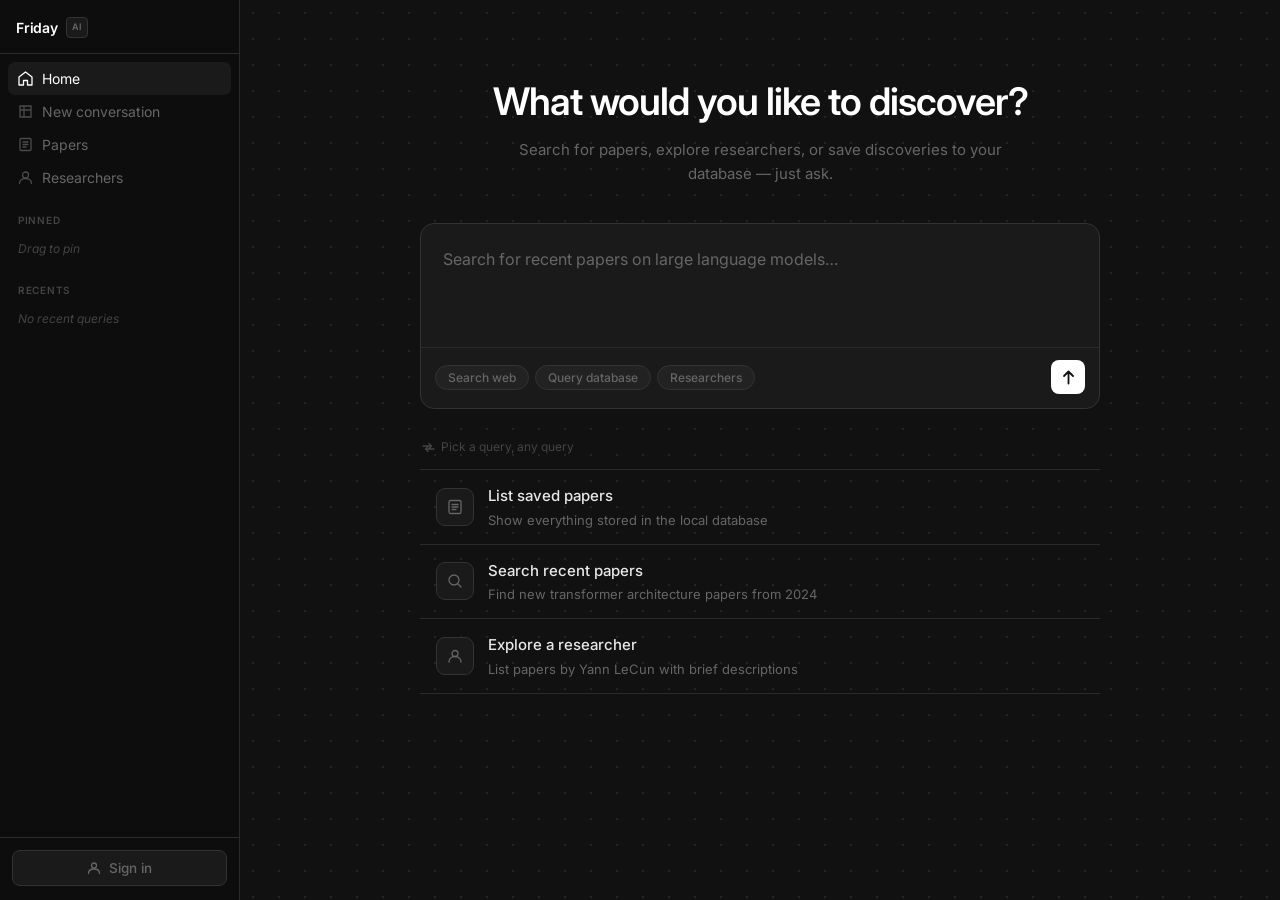
==== templates/index.html @ 9dc933e1 "Initial commit: Friday AI research assistant - ReAct agent with Groq LLM and tool use - Tools: web s" ====
<!DOCTYPE html>
<html lang="en">
<head>
  <meta charset="UTF-8" />
  <meta name="viewport" content="width=device-width, initial-scale=1.0" />
  <title>Friday — Research Assistant</title>
  <link rel="preconnect" href="https://fonts.googleapis.com" />
  <link rel="preconnect" href="https://fonts.gstatic.com" crossorigin />
  <link href="https://fonts.googleapis.com/css2?family=Inter:ital,opsz,wght@0,14..32,300;0,14..32,400;0,14..32,500;0,14..32,600;0,14..32,700;1,14..32,400&display=swap" rel="stylesheet" />
  <link rel="stylesheet" href="/static/style.css" />
</head>
<body>

<!-- ══════════════════════════════ SIDEBAR ══════════════════════════════════ -->
<aside class="sidebar">

  <div class="sidebar-brand">
    <span class="brand-name">Friday</span>
    <span class="brand-badge">AI</span>
  </div>

  <nav class="sidebar-nav">
    <button class="nav-item active" onclick="goHome()">
      <svg width="15" height="15" viewBox="0 0 15 15" fill="none"><path d="M7.5 1L1 6v8h4.5V9.5h4V14H14V6L7.5 1z" stroke="currentColor" stroke-width="1.3" stroke-linejoin="round"/></svg>
      <span>Home</span>
    </button>
    <button class="nav-item" onclick="newConversation()">
      <svg width="15" height="15" viewBox="0 0 15 15" fill="none"><path d="M2 2h11v11H2zM2 6h11M6 2v11" stroke="currentColor" stroke-width="1.3" stroke-linecap="round"/></svg>
      <span>New conversation</span>
    </button>
    <button class="nav-item" onclick="showPapers()">
      <svg width="15" height="15" viewBox="0 0 15 15" fill="none"><rect x="2" y="1.5" width="11" height="12" rx="1" stroke="currentColor" stroke-width="1.3"/><path d="M5 5h5M5 7.5h5M5 10h3" stroke="currentColor" stroke-width="1.3" stroke-linecap="round"/></svg>
      <span>Papers</span>
    </button>
    <button class="nav-item" onclick="showResearchers()">
      <svg width="15" height="15" viewBox="0 0 15 15" fill="none"><circle cx="7.5" cy="5" r="3" stroke="currentColor" stroke-width="1.3"/><path d="M1.5 13.5c0-3 2.7-5 6-5s6 2 6 5" stroke="currentColor" stroke-width="1.3" stroke-linecap="round"/></svg>
      <span>Researchers</span>
    </button>
    <a class="nav-item admin-nav" id="admin-nav-link" href="/admin" style="display:none; text-decoration:none;">
      <svg width="15" height="15" viewBox="0 0 15 15" fill="none"><rect x="1.5" y="1.5" width="12" height="12" rx="2" stroke="currentColor" stroke-width="1.3"/><path d="M5 7.5h5M7.5 5v5" stroke="currentColor" stroke-width="1.3" stroke-linecap="round"/></svg>
      <span>Admin panel</span>
    </a>
  </nav>

  <div class="sidebar-section-label">Pinned</div>
  <div class="pinned-empty">Drag to pin</div>

  <div class="sidebar-section-label">Recents</div>
  <ul class="recents-list" id="recents-list">
    <li class="recents-empty">No recent queries</li>
  </ul>

  <div class="sidebar-footer">
    <!-- shown when logged out -->
    <button class="login-btn" id="open-auth-btn" onclick="openAuth()">
      <svg width="14" height="14" viewBox="0 0 14 14" fill="none">
        <circle cx="7" cy="4.5" r="2.5" stroke="currentColor" stroke-width="1.3"/>
        <path d="M1.5 12.5c0-3 2.5-4.5 5.5-4.5s5.5 1.5 5.5 4.5" stroke="currentColor" stroke-width="1.3" stroke-linecap="round"/>
      </svg>
      Sign in
    </button>
    <!-- shown when logged in -->
    <div class="user-row" id="user-row" style="display:none">
      <div class="user-avatar" id="user-avatar">?</div>
      <div class="user-info">
        <span class="user-name" id="user-name-label"></span>
        <span class="user-sub" id="user-email-label"></span>
      </div>
      <button class="signout-btn" onclick="signOut()" title="Sign out">
        <svg width="13" height="13" viewBox="0 0 13 13" fill="none">
          <path d="M5 2H2a1 1 0 00-1 1v7a1 1 0 001 1h3M9 9.5l3-3-3-3M12 6.5H5" stroke="currentColor" stroke-width="1.3" stroke-linecap="round" stroke-linejoin="round"/>
        </svg>
      </button>
    </div>
  </div>

</aside>

<!-- ════════════════════════════ MAIN AREA ══════════════════════════════════ -->
<main class="main">

  <!-- ── HOME VIEW ────────────────────────────────────────────────────────── -->
  <div class="home-view" id="home-view">
    <div class="dot-bg"></div>

    <div class="home-inner">

      <div class="home-hero">
        <h1 class="hero-title">What would you like to discover?</h1>
      </div>
      <p class="hero-sub">Search for papers, explore researchers, or save discoveries to your database — just ask.</p>

      <!-- Input card -->
      <div class="home-card" id="home-card">
        <div class="fake-placeholder" id="fake-placeholder"></div>
        <textarea
          id="home-input"
          class="home-textarea"
          rows="3"
          onkeydown="handleHomeKey(event)"
          oninput="onHomeType()"
        ></textarea>
        <div class="card-footer">
          <div class="card-chips">
            <button class="chip" onclick="quickQuery('Search the web for recent papers on large language models')">Search web</button>
            <button class="chip" onclick="quickQuery('List all papers in the database')">Query database</button>
            <button class="chip" onclick="quickQuery('List all researchers in the database')">Researchers</button>
          </div>
          <button class="card-send-btn" id="home-send" onclick="sendFromHome()">
            <svg width="15" height="15" viewBox="0 0 15 15" fill="none">
              <path d="M7.5 1.5v12M7.5 1.5L3 6M7.5 1.5L12 6" stroke="currentColor" stroke-width="1.8" stroke-linecap="round" stroke-linejoin="round"/>
            </svg>
          </button>
        </div>
      </div>

      <!-- Suggestions -->
      <div class="suggestions">
        <p class="sugg-shuffle">
          <svg width="13" height="13" viewBox="0 0 13 13" fill="none"><path d="M1 5h8.5m0 0L7 2.5M9.5 5L7 7.5M12 8H3.5m0 0L6 5.5M3.5 8L6 10.5" stroke="currentColor" stroke-width="1.3" stroke-linecap="round" stroke-linejoin="round"/></svg>
          Pick a query, any query
        </p>
        <div class="sugg-item" onclick="quickQuery('List all papers in the database')">
          <div class="sugg-icon">
            <svg width="16" height="16" viewBox="0 0 16 16" fill="none"><rect x="2" y="1.5" width="12" height="13" rx="1.5" stroke="currentColor" stroke-width="1.3"/><path d="M5 5.5h6M5 8h6M5 10.5h4" stroke="currentColor" stroke-width="1.3" stroke-linecap="round"/></svg>
          </div>
          <div class="sugg-text">
            <strong>List saved papers</strong>
            <span>Show everything stored in the local database</span>
          </div>
        </div>
        <div class="sugg-item" onclick="quickQuery('Search for recent papers on transformer architecture published in 2024')">
          <div class="sugg-icon">
            <svg width="16" height="16" viewBox="0 0 16 16" fill="none"><circle cx="7" cy="7" r="5" stroke="currentColor" stroke-width="1.3"/><path d="M11 11l3 3" stroke="currentColor" stroke-width="1.3" stroke-linecap="round"/></svg>
          </div>
          <div class="sugg-text">
            <strong>Search recent papers</strong>
            <span>Find new transformer architecture papers from 2024</span>
          </div>
        </div>
        <div class="sugg-item" onclick="quickQuery('Find papers by Yann LeCun on deep learning and describe each one briefly')">
          <div class="sugg-icon">
            <svg width="16" height="16" viewBox="0 0 16 16" fill="none"><circle cx="8" cy="5.5" r="3" stroke="currentColor" stroke-width="1.3"/><path d="M2 14c0-3.3 2.7-5.5 6-5.5s6 2.2 6 5.5" stroke="currentColor" stroke-width="1.3" stroke-linecap="round"/></svg>
          </div>
          <div class="sugg-text">
            <strong>Explore a researcher</strong>
            <span>List papers by Yann LeCun with brief descriptions</span>
          </div>
        </div>
      </div>

    </div>
  </div>

  <!-- ── CHAT VIEW ─────────────────────────────────────────────────────────── -->
  <div class="chat-view" id="chat-view" style="display:none">

    <header class="topbar">
      <div class="topbar-left">
        <button class="ghost-btn icon-btn" onclick="goHome()" title="Back to home">
          <svg width="15" height="15" viewBox="0 0 15 15" fill="none"><path d="M9 3L5 7.5 9 12" stroke="currentColor" stroke-width="1.6" stroke-linecap="round" stroke-linejoin="round"/></svg>
        </button>
        <span class="topbar-title">Friday</span>
        <span class="status-dot" id="status-dot"></span>
      </div>
      <button class="ghost-btn" onclick="clearChat()">Clear</button>
    </header>

    <div class="messages" id="messages"></div>

    <div class="thinking-row" id="thinking-bar" style="display:none">
      <div class="thinking-dots"><span></span><span></span><span></span></div>
      <span class="thinking-label">Friday is thinking</span>
    </div>

    <div class="chat-input-wrap">
      <form class="chat-input-form" id="chat-form" onsubmit="sendMessage(event)">
        <textarea
          id="user-input"
          class="chat-input-field"
          placeholder="Ask anything…"
          rows="1"
          onkeydown="handleKey(event)"
        ></textarea>
        <button type="submit" class="chat-send-btn" id="send-btn">
          <svg width="15" height="15" viewBox="0 0 15 15" fill="none">
            <path d="M7.5 1.5v12M7.5 1.5L3 6M7.5 1.5L12 6" stroke="currentColor" stroke-width="1.8" stroke-linecap="round" stroke-linejoin="round"/>
          </svg>
        </button>
      </form>
      <p class="input-hint">Enter to send · Shift+Enter for new line</p>
    </div>

  </div>

</main>

<!-- ════════════════════════════ REASONING PANEL ════════════════════════════ -->
<div class="overlay" id="overlay" onclick="closePanel()"></div>
<aside class="panel" id="panel">
  <div class="panel-head">
    <span class="panel-title" id="panel-title">Reasoning trace</span>
    <button class="ghost-btn" onclick="closePanel()">Close</button>
  </div>
  <div class="panel-body" id="panel-body"></div>
</aside>

<!-- ══════════════════════════ AUTH MODAL ════════════════════════════════════ -->
<div class="modal-backdrop" id="modal-backdrop" onclick="closeAuth()"></div>
<div class="modal" id="auth-modal">
  <button class="modal-close" onclick="closeAuth()">
    <svg width="14" height="14" viewBox="0 0 14 14" fill="none">
      <path d="M1 1l12 12M13 1L1 13" stroke="currentColor" stroke-width="1.6" stroke-linecap="round"/>
    </svg>
  </button>

  <!-- Tabs -->
  <div class="modal-tabs">
    <button class="modal-tab active" id="tab-signin" onclick="switchTab('signin')">Sign in</button>
    <button class="modal-tab" id="tab-register" onclick="switchTab('register')">Register</button>
  </div>

  <!-- Sign in form -->
  <form id="form-signin" onsubmit="submitSignIn(event)">
    <div class="field-group">
      <label class="field-label">Email</label>
      <input class="field-input" type="email" id="signin-email" placeholder="you@example.com" required />
    </div>
    <div class="field-group">
      <label class="field-label">Password</label>
      <input class="field-input" type="password" id="signin-password" placeholder="••••••••" required />
    </div>
    <p class="form-error" id="signin-error"></p>
    <button class="form-submit" type="submit" id="signin-btn">Sign in</button>
    <p class="form-switch">No account? <span onclick="switchTab('register')">Register here</span></p>
  </form>

  <!-- Register form -->
  <form id="form-register" style="display:none" onsubmit="submitRegister(event)">
    <div class="field-group">
      <label class="field-label">Full name</label>
      <input class="field-input" type="text" id="reg-name" placeholder="Your name" required />
    </div>
    <div class="field-group">
      <label class="field-label">Email</label>
      <input class="field-input" type="email" id="reg-email" placeholder="you@example.com" required />
    </div>
    <div class="field-group">
      <label class="field-label">Password <span class="field-hint">(min. 6 characters)</span></label>
      <input class="field-input" type="password" id="reg-password" placeholder="••••••••" required />
    </div>
    <div class="field-group">
      <label class="field-label">Confirm password</label>
      <input class="field-input" type="password" id="reg-confirm" placeholder="••••••••" required />
    </div>
    <p class="form-error" id="register-error"></p>
    <button class="form-submit" type="submit" id="register-btn">Create account</button>
    <p class="form-switch">Have an account? <span onclick="switchTab('signin')">Sign in</span></p>
  </form>
</div>

<script src="/static/app.js"></script>
</body>
</html>
---- static/style.css ----
/* ── Reset ────────────────────────────────────────────────────────────────── */
*, *::before, *::after { box-sizing: border-box; margin: 0; padding: 0; }

:root {
  --bg:         #111111;
  --sidebar-bg: #0d0d0d;
  --surface:    #1a1a1a;
  --surface-2:  #222222;
  --border:     #2a2a2a;
  --border-2:   #333333;
  --white:      #ffffff;
  --text:       #e8e8e8;
  --muted:      #666666;
  --muted-2:    #444444;
  --sidebar-w:  240px;
  --radius:     10px;
  --font:       'Inter', system-ui, -apple-system, sans-serif;
}

html, body {
  height: 100%;
  font-family: var(--font);
  font-size: 15px;
  line-height: 1.65;
  color: var(--text);
  background: var(--bg);
  -webkit-font-smoothing: antialiased;
  overflow: hidden;
}

body { display: flex; }

/* ── Sidebar ──────────────────────────────────────────────────────────────── */
.sidebar {
  width: var(--sidebar-w);
  min-width: var(--sidebar-w);
  background: var(--sidebar-bg);
  border-right: 1px solid var(--border);
  display: flex;
  flex-direction: column;
  overflow-y: auto;
  overflow-x: hidden;
}

/* Brand */
.sidebar-brand {
  display: flex;
  align-items: center;
  gap: 8px;
  padding: 16px 16px 14px;
  border-bottom: 1px solid var(--border);
}

.brand-logo {
  width: 28px;
  height: 28px;
  background: var(--surface);
  border: 1px solid var(--border-2);
  border-radius: 7px;
  display: flex;
  align-items: center;
  justify-content: center;
  color: var(--white);
  flex-shrink: 0;
}

.brand-name {
  font-size: 14px;
  font-weight: 600;
  color: var(--white);
  letter-spacing: -0.2px;
}

.brand-badge {
  font-size: 9px;
  font-weight: 600;
  letter-spacing: 0.5px;
  color: var(--muted);
  background: var(--surface);
  border: 1px solid var(--border-2);
  border-radius: 4px;
  padding: 2px 5px;
}

/* Nav */
.sidebar-nav {
  padding: 8px 8px 4px;
}

.nav-item {
  width: 100%;
  display: flex;
  align-items: center;
  gap: 9px;
  padding: 8px 10px;
  border-radius: 7px;
  background: none;
  border: none;
  cursor: pointer;
  color: var(--muted);
  font-family: var(--font);
  font-size: 14px;
  font-weight: 400;
  text-align: left;
  transition: background 0.12s, color 0.12s;
}

.nav-item:hover {
  background: var(--surface);
  color: var(--text);
}

.nav-item.active {
  background: var(--surface);
  color: var(--white);
}

.nav-item svg { flex-shrink: 0; opacity: 0.7; }
.nav-item:hover svg, .nav-item.active svg { opacity: 1; }

/* Section labels */
.sidebar-section-label {
  font-size: 10px;
  font-weight: 600;
  text-transform: uppercase;
  letter-spacing: 0.7px;
  color: var(--muted-2);
  padding: 14px 18px 6px;
}

.pinned-empty {
  font-size: 12px;
  color: var(--muted-2);
  padding: 4px 18px 10px;
  font-style: italic;
}

/* Recents */
.recents-list {
  list-style: none;
  padding: 0 8px;
  flex: 1;
}

.recents-empty {
  font-size: 12px;
  color: var(--muted-2);
  padding: 4px 10px;
  font-style: italic;
}

.recents-list li:not(.recents-empty) {
  font-size: 12.5px;
  color: var(--muted);
  padding: 4px 6px 4px 10px;
  border-radius: 6px;
  cursor: pointer;
  display: flex;
  align-items: center;
  gap: 4px;
  transition: background 0.12s, color 0.12s;
}

.recents-list li:not(.recents-empty):hover {
  background: var(--surface);
  color: var(--text);
}

.recent-title {
  flex: 1;
  overflow: hidden;
  text-overflow: ellipsis;
  white-space: nowrap;
}

.recent-del {
  flex-shrink: 0;
  width: 18px;
  height: 18px;
  border-radius: 4px;
  background: none;
  border: none;
  color: transparent;
  cursor: pointer;
  font-size: 13px;
  line-height: 1;
  display: flex;
  align-items: center;
  justify-content: center;
  transition: color 0.1s, background 0.1s;
  padding: 0;
}

.recents-list li:hover .recent-del { color: var(--muted); }
.recent-del:hover { background: var(--border-2) !important; color: var(--text) !important; }

/* Footer */
.sidebar-footer {
  margin-top: auto;
  padding: 12px 12px 14px;
  border-top: 1px solid var(--border);
}

.login-btn {
  width: 100%;
  display: flex;
  align-items: center;
  justify-content: center;
  gap: 8px;
  padding: 9px 14px;
  border-radius: 8px;
  background: var(--surface);
  border: 1px solid var(--border-2);
  color: var(--muted);
  font-family: var(--font);
  font-size: 13.5px;
  font-weight: 500;
  cursor: pointer;
  transition: background 0.12s, color 0.12s, border-color 0.12s;
}

.login-btn:hover {
  background: var(--surface-2);
  color: var(--white);
  border-color: #3d3d3d;
}

/* Fake cycling placeholder */
.fake-placeholder {
  position: absolute;
  top: 22px;
  left: 22px;
  right: 22px;
  font-family: var(--font);
  font-size: 16px;
  color: var(--muted);
  pointer-events: none;
  z-index: 0;
  transition: opacity 0.5s ease;
  line-height: 1.65;
}

/* ── Main ─────────────────────────────────────────────────────────────────── */
.main {
  flex: 1;
  display: flex;
  flex-direction: column;
  overflow: hidden;
  position: relative;
}

/* ── Home view ────────────────────────────────────────────────────────────── */
.home-view {
  flex: 1;
  display: flex;
  flex-direction: column;
  overflow-y: auto;
  position: relative;
}

/* Dot grid background */
.dot-bg {
  position: fixed;
  inset: 0 0 0 var(--sidebar-w);
  background-color: var(--bg);
  background-image: radial-gradient(circle, #252525 1px, transparent 1px);
  background-size: 26px 26px;
  pointer-events: none;
  z-index: 0;
}

.home-inner {
  position: relative;
  z-index: 1;
  display: flex;
  flex-direction: column;
  align-items: center;
  padding: 80px 40px 60px;
  max-width: 760px;
  margin: 0 auto;
  width: 100%;
}

/* Hero */
.home-hero {
  display: flex;
  align-items: center;
  gap: 14px;
  margin-bottom: 14px;
}

.hero-icon {
  color: var(--white);
  flex-shrink: 0;
  opacity: 0.9;
}

.hero-title {
  font-size: 38px;
  font-weight: 600;
  letter-spacing: -1px;
  color: var(--white);
  line-height: 1.15;
}

.hero-sub {
  font-size: 15px;
  color: var(--muted);
  margin-bottom: 36px;
  text-align: center;
  max-width: 540px;
  line-height: 1.65;
}

/* Home input card */
.home-card {
  width: 100%;
  background: var(--surface);
  border: 1px solid var(--border-2);
  border-radius: 14px;
  overflow: hidden;
  margin-bottom: 28px;
  position: relative;
  transition: border-color 0.15s, box-shadow 0.15s;
}

.home-card:focus-within {
  border-color: #3d3d3d;
  box-shadow: 0 0 0 3px rgba(255,255,255,0.04);
}

.home-textarea {
  width: 100%;
  background: transparent;
  border: none;
  outline: none;
  resize: none;
  font-family: var(--font);
  font-size: 16px;
  color: var(--text);
  padding: 22px 22px 14px;
  line-height: 1.65;
  min-height: 100px;
  position: relative;
  z-index: 1;
}

.card-footer {
  display: flex;
  align-items: center;
  justify-content: space-between;
  padding: 12px 14px 14px;
  border-top: 1px solid var(--border);
}

.card-chips {
  display: flex;
  gap: 6px;
  flex-wrap: wrap;
}

.chip {
  font-family: var(--font);
  font-size: 12px;
  font-weight: 500;
  color: var(--muted);
  background: var(--surface-2);
  border: 1px solid var(--border-2);
  border-radius: 99px;
  padding: 4px 12px;
  cursor: pointer;
  transition: background 0.12s, color 0.12s, border-color 0.12s;
  display: flex;
  align-items: center;
  gap: 4px;
}

.chip:hover {
  background: var(--border);
  color: var(--text);
  border-color: #3d3d3d;
}

.card-send-btn {
  width: 34px;
  height: 34px;
  border-radius: 8px;
  background: var(--white);
  border: none;
  cursor: pointer;
  display: flex;
  align-items: center;
  justify-content: center;
  color: #111;
  flex-shrink: 0;
  transition: opacity 0.12s;
}

.card-send-btn:hover { opacity: 0.8; }

/* Suggestions */
.suggestions {
  width: 100%;
  display: flex;
  flex-direction: column;
  gap: 0;
}

.sugg-shuffle {
  display: flex;
  align-items: center;
  gap: 6px;
  font-size: 12px;
  color: var(--muted-2);
  margin-bottom: 12px;
  padding: 0 2px;
}

.sugg-item {
  display: flex;
  align-items: center;
  gap: 14px;
  padding: 14px 16px;
  border-top: 1px solid var(--border);
  cursor: pointer;
  border-radius: 0;
  transition: background 0.12s;
}

.sugg-item:last-child { border-bottom: 1px solid var(--border); }
.sugg-item:hover { background: rgba(255,255,255,0.03); }

.sugg-icon {
  width: 38px;
  height: 38px;
  background: var(--surface);
  border: 1px solid var(--border-2);
  border-radius: 9px;
  display: flex;
  align-items: center;
  justify-content: center;
  color: var(--muted);
  flex-shrink: 0;
}

.sugg-text {
  display: flex;
  flex-direction: column;
  gap: 2px;
}

.sugg-text strong {
  font-size: 15px;
  font-weight: 500;
  color: var(--text);
}

.sugg-text span {
  font-size: 13px;
  color: var(--muted);
  line-height: 1.45;
}

/* ── Chat view ────────────────────────────────────────────────────────────── */
.chat-view {
  flex: 1;
  display: flex;
  flex-direction: column;
  overflow: hidden;
  background: var(--bg);
}

/* Topbar */
.topbar {
  height: 50px;
  padding: 0 20px;
  display: flex;
  align-items: center;
  justify-content: space-between;
  border-bottom: 1px solid var(--border);
  background: var(--sidebar-bg);
  flex-shrink: 0;
}

.topbar-left {
  display: flex;
  align-items: center;
  gap: 8px;
}

.topbar-title {
  font-size: 14px;
  font-weight: 600;
  color: var(--white);
  letter-spacing: -0.2px;
}

.status-dot {
  width: 6px;
  height: 6px;
  border-radius: 50%;
  background: var(--border-2);
  transition: background 0.3s;
}

.status-dot.active  { background: #4ade80; }
.status-dot.working { background: #facc15; animation: pulse 1s infinite; }

@keyframes pulse {
  0%, 100% { opacity: 1; }
  50%       { opacity: 0.35; }
}

.ghost-btn {
  font-family: var(--font);
  font-size: 12.5px;
  font-weight: 500;
  color: var(--muted);
  background: none;
  border: none;
  cursor: pointer;
  padding: 5px 9px;
  border-radius: 6px;
  display: flex;
  align-items: center;
  gap: 5px;
  transition: background 0.12s, color 0.12s;
}

.ghost-btn:hover { background: var(--surface); color: var(--text); }
.icon-btn { padding: 6px; }

/* Messages */
.messages {
  flex: 1;
  overflow-y: auto;
  padding: 0;
  display: flex;
  flex-direction: column;
}

.msg {
  display: flex;
  flex-direction: column;
  gap: 6px;
  padding: 20px 32px;
  border-bottom: 1px solid var(--border);
  animation: fadein 0.15s ease;
}

@keyframes fadein {
  from { opacity: 0; transform: translateY(5px); }
  to   { opacity: 1; transform: translateY(0); }
}

.msg.user { background: rgba(255,255,255,0.02); }
.msg.ai   { background: transparent; }

.msg-speaker {
  font-size: 11.5px;
  font-weight: 600;
  letter-spacing: 0.1px;
  color: var(--muted);
  text-transform: uppercase;
  letter-spacing: 0.5px;
}

.msg.user .msg-speaker { color: #555; }

.msg-body {
  font-size: 15.5px;
  line-height: 1.8;
  color: var(--text);
  max-width: 740px;
}

.msg-body p { margin-bottom: 5px; }
.msg-body p:last-child { margin-bottom: 0; }
.msg-body strong { color: var(--white); font-weight: 600; }
.msg-body code {
  font-family: 'JetBrains Mono', monospace;
  font-size: 12.5px;
  background: var(--surface);
  border: 1px solid var(--border-2);
  padding: 1px 5px;
  border-radius: 4px;
}

.msg.error .msg-body { color: #f87171; }

.reasoning-link {
  margin-top: 8px;
  display: inline-flex;
  align-items: center;
  gap: 5px;
  font-size: 12px;
  color: var(--muted-2);
  cursor: pointer;
  background: none;
  border: none;
  font-family: var(--font);
  padding: 0;
  transition: color 0.12s;
}

.reasoning-link:hover { color: var(--muted); }

/* Thinking */
.thinking-row {
  padding: 14px 32px;
  display: flex;
  align-items: center;
  gap: 10px;
  border-bottom: 1px solid var(--border);
}

.thinking-dots {
  display: flex;
  gap: 4px;
}

.thinking-dots span {
  width: 5px;
  height: 5px;
  border-radius: 50%;
  background: var(--muted-2);
  animation: blink 1.2s infinite;
}

.thinking-dots span:nth-child(2) { animation-delay: 0.2s; }
.thinking-dots span:nth-child(3) { animation-delay: 0.4s; }

@keyframes blink {
  0%, 80%, 100% { opacity: 0.2; transform: scale(0.85); }
  40%            { opacity: 1;   transform: scale(1); }
}

.thinking-label {
  font-size: 12px;
  color: var(--muted-2);
  font-style: italic;
}

/* Chat input */
.chat-input-wrap {
  padding: 14px 32px 18px;
  border-top: 1px solid var(--border);
  background: var(--sidebar-bg);
  flex-shrink: 0;
}

.chat-input-form {
  display: flex;
  align-items: flex-end;
  gap: 8px;
  background: var(--surface);
  border: 1px solid var(--border-2);
  border-radius: 10px;
  padding: 9px 10px 9px 14px;
  transition: border-color 0.15s;
}

.chat-input-form:focus-within {
  border-color: #3d3d3d;
}

.chat-input-field {
  flex: 1;
  font-family: var(--font);
  font-size: 14px;
  color: var(--text);
  background: transparent;
  border: none;
  outline: none;
  resize: none;
  max-height: 160px;
  overflow-y: auto;
  line-height: 1.6;
}

.chat-input-field::placeholder { color: var(--muted); }

.chat-send-btn {
  width: 30px;
  height: 30px;
  border-radius: 7px;
  background: var(--white);
  border: none;
  cursor: pointer;
  display: flex;
  align-items: center;
  justify-content: center;
  color: #111;
  flex-shrink: 0;
  transition: opacity 0.12s;
}

.chat-send-btn:hover   { opacity: 0.8; }
.chat-send-btn:disabled { opacity: 0.2; cursor: not-allowed; }

.input-hint {
  margin-top: 7px;
  font-size: 11px;
  color: var(--muted-2);
  text-align: center;
}

/* ── Reasoning panel ──────────────────────────────────────────────────────── */
.overlay {
  display: none;
  position: fixed;
  inset: 0;
  background: rgba(0,0,0,0.5);
  z-index: 20;
}

.panel {
  position: fixed;
  top: 0;
  right: -560px;
  width: 520px;
  height: 100vh;
  background: var(--sidebar-bg);
  border-left: 1px solid var(--border);
  z-index: 21;
  display: flex;
  flex-direction: column;
  transition: right 0.24s cubic-bezier(0.22, 1, 0.36, 1);
}

.panel.open { right: 0; }
.overlay.open { display: block; }

.panel-head {
  height: 50px;
  padding: 0 20px;
  display: flex;
  align-items: center;
  justify-content: space-between;
  border-bottom: 1px solid var(--border);
  flex-shrink: 0;
}

.panel-title {
  font-size: 13px;
  font-weight: 600;
  color: var(--text);
}

.panel-body {
  flex: 1;
  overflow-y: auto;
  padding: 20px;
  font-family: 'JetBrains Mono', monospace;
  font-size: 11.5px;
  line-height: 1.8;
  color: var(--muted);
  white-space: pre-wrap;
  word-break: break-word;
}

/* DB panel entries (Papers / Researchers) */
.db-entry {
  padding: 14px 0;
  border-bottom: 1px solid var(--border);
}
.db-entry:last-child { border-bottom: none; }
.db-entry-title {
  font-size: 13.5px;
  font-weight: 600;
  color: var(--white);
  margin-bottom: 3px;
}
.db-entry-meta {
  font-size: 12px;
  color: var(--muted);
}
.db-entry-url {
  font-size: 11.5px;
  color: var(--muted-2);
  word-break: break-all;
  margin-top: 2px;
}

/* ── User row (logged-in state) ───────────────────────────────────────────── */
.user-row {
  display: flex;
  align-items: center;
  gap: 9px;
  padding: 6px 6px;
  border-radius: 8px;
}

.user-avatar {
  width: 30px;
  height: 30px;
  border-radius: 50%;
  background: var(--surface-2);
  border: 1px solid var(--border-2);
  display: flex;
  align-items: center;
  justify-content: center;
  font-size: 13px;
  font-weight: 600;
  color: var(--white);
  flex-shrink: 0;
  text-transform: uppercase;
}

.user-info {
  flex: 1;
  display: flex;
  flex-direction: column;
  overflow: hidden;
}

.user-name {
  font-size: 13px;
  font-weight: 500;
  color: var(--text);
  white-space: nowrap;
  overflow: hidden;
  text-overflow: ellipsis;
}

.user-sub {
  font-size: 11px;
  color: var(--muted);
  white-space: nowrap;
  overflow: hidden;
  text-overflow: ellipsis;
}

.signout-btn {
  background: none;
  border: none;
  color: var(--muted-2);
  cursor: pointer;
  padding: 4px;
  border-radius: 5px;
  display: flex;
  align-items: center;
  transition: color 0.12s, background 0.12s;
  flex-shrink: 0;
}

.signout-btn:hover { color: var(--text); background: var(--surface); }

/* ── Auth modal ───────────────────────────────────────────────────────────── */
.modal-backdrop {
  display: none;
  position: fixed;
  inset: 0;
  background: rgba(0, 0, 0, 0.65);
  backdrop-filter: blur(4px);
  z-index: 30;
}

.modal-backdrop.open { display: block; }

.modal {
  display: none;
  position: fixed;
  top: 50%;
  left: 50%;
  transform: translate(-50%, -48%);
  width: 400px;
  background: #161616;
  border: 1px solid var(--border-2);
  border-radius: 16px;
  padding: 32px;
  z-index: 31;
  box-shadow: 0 24px 60px rgba(0,0,0,0.6);
  animation: modal-in 0.2s cubic-bezier(0.22, 1, 0.36, 1);
}

.modal.open {
  display: block;
}

@keyframes modal-in {
  from { opacity: 0; transform: translate(-50%, -46%); }
  to   { opacity: 1; transform: translate(-50%, -48%); }
}

.modal-close {
  position: absolute;
  top: 16px;
  right: 16px;
  background: none;
  border: none;
  color: var(--muted);
  cursor: pointer;
  padding: 6px;
  border-radius: 6px;
  display: flex;
  align-items: center;
  transition: color 0.12s, background 0.12s;
}

.modal-close:hover { color: var(--text); background: var(--surface); }

/* Tabs */
.modal-tabs {
  display: flex;
  gap: 4px;
  margin-bottom: 28px;
  background: var(--surface);
  border-radius: 9px;
  padding: 3px;
}

.modal-tab {
  flex: 1;
  font-family: var(--font);
  font-size: 13.5px;
  font-weight: 500;
  color: var(--muted);
  background: none;
  border: none;
  cursor: pointer;
  padding: 8px 0;
  border-radius: 7px;
  transition: background 0.15s, color 0.15s;
}

.modal-tab.active {
  background: var(--surface-2);
  color: var(--white);
}

/* Fields */
.field-group {
  display: flex;
  flex-direction: column;
  gap: 6px;
  margin-bottom: 16px;
}

.field-label {
  font-size: 12.5px;
  font-weight: 500;
  color: var(--muted);
  display: flex;
  align-items: center;
  gap: 6px;
}

.field-hint {
  font-size: 11px;
  font-weight: 400;
  color: var(--muted-2);
}

.field-input {
  font-family: var(--font);
  font-size: 14.5px;
  color: var(--text);
  background: var(--surface);
  border: 1px solid var(--border-2);
  border-radius: 8px;
  padding: 10px 14px;
  outline: none;
  transition: border-color 0.15s;
}

.field-input::placeholder { color: var(--muted-2); }
.field-input:focus { border-color: #4a4a4a; }

/* Error */
.form-error {
  font-size: 12.5px;
  color: #f87171;
  min-height: 18px;
  margin-bottom: 4px;
}

/* Submit button */
.form-submit {
  width: 100%;
  font-family: var(--font);
  font-size: 14px;
  font-weight: 600;
  color: #111;
  background: var(--white);
  border: none;
  border-radius: 9px;
  padding: 11px;
  cursor: pointer;
  margin-top: 4px;
  transition: opacity 0.15s;
}

.form-submit:hover    { opacity: 0.88; }
.form-submit:disabled { opacity: 0.35; cursor: not-allowed; }

/* Switch link */
.form-switch {
  font-size: 12.5px;
  color: var(--muted);
  text-align: center;
  margin-top: 14px;
}

.form-switch span {
  color: var(--text);
  cursor: pointer;
  text-decoration: underline;
  text-underline-offset: 2px;
}

/* ── Scrollbar ────────────────────────────────────────────────────────────── */
::-webkit-scrollbar { width: 4px; }
::-webkit-scrollbar-track { background: transparent; }
::-webkit-scrollbar-thumb { background: var(--border-2); border-radius: 99px; }
::-webkit-scrollbar-thumb:hover { background: #444; }
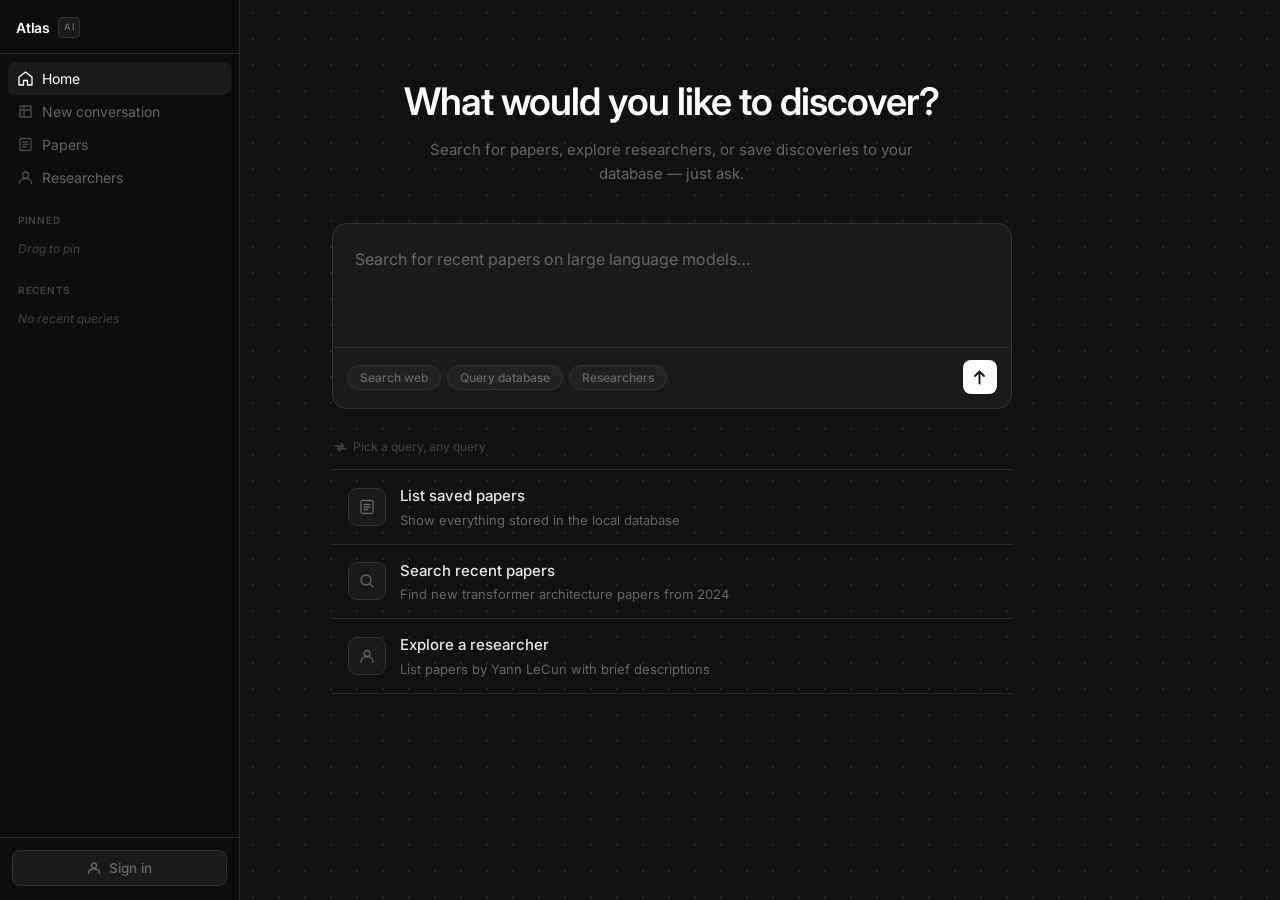
==== commit 003fc05a: "Rename Friday to Atlas and add copyright footer Co-Authored-By: Claude Sonnet 4.6 <noreply@anthropic" ====
--- a/templates/index.html
+++ b/templates/index.html
@@ -3,7 +3,7 @@
 <head>
   <meta charset="UTF-8" />
   <meta name="viewport" content="width=device-width, initial-scale=1.0" />
-  <title>Friday — Research Assistant</title>
+  <title>Atlas — Research Assistant</title>
   <link rel="preconnect" href="https://fonts.googleapis.com" />
   <link rel="preconnect" href="https://fonts.gstatic.com" crossorigin />
   <link href="https://fonts.googleapis.com/css2?family=Inter:ital,opsz,wght@0,14..32,300;0,14..32,400;0,14..32,500;0,14..32,600;0,14..32,700;1,14..32,400&display=swap" rel="stylesheet" />
@@ -15,7 +15,7 @@
 <aside class="sidebar">
 
   <div class="sidebar-brand">
-    <span class="brand-name">Friday</span>
+    <span class="brand-name">Atlas</span>
     <span class="brand-badge">AI</span>
   </div>
 
@@ -160,7 +160,7 @@
         <button class="ghost-btn icon-btn" onclick="goHome()" title="Back to home">
           <svg width="15" height="15" viewBox="0 0 15 15" fill="none"><path d="M9 3L5 7.5 9 12" stroke="currentColor" stroke-width="1.6" stroke-linecap="round" stroke-linejoin="round"/></svg>
         </button>
-        <span class="topbar-title">Friday</span>
+        <span class="topbar-title">Atlas</span>
         <span class="status-dot" id="status-dot"></span>
       </div>
       <button class="ghost-btn" onclick="clearChat()">Clear</button>
@@ -170,7 +170,7 @@
 
     <div class="thinking-row" id="thinking-bar" style="display:none">
       <div class="thinking-dots"><span></span><span></span><span></span></div>
-      <span class="thinking-label">Friday is thinking</span>
+      <span class="thinking-label">Atlas is thinking</span>
     </div>
 
     <div class="chat-input-wrap">
@@ -260,5 +260,8 @@
 </div>
 
 <script src="/static/app.js"></script>
+<footer style="text-align:center;padding:12px;font-size:11px;color:#555;border-top:1px solid #2a2a2a;">
+  &copy; 2026 Coded by <strong>Khudaiyar</strong>
+</footer>
 </body>
 </html>
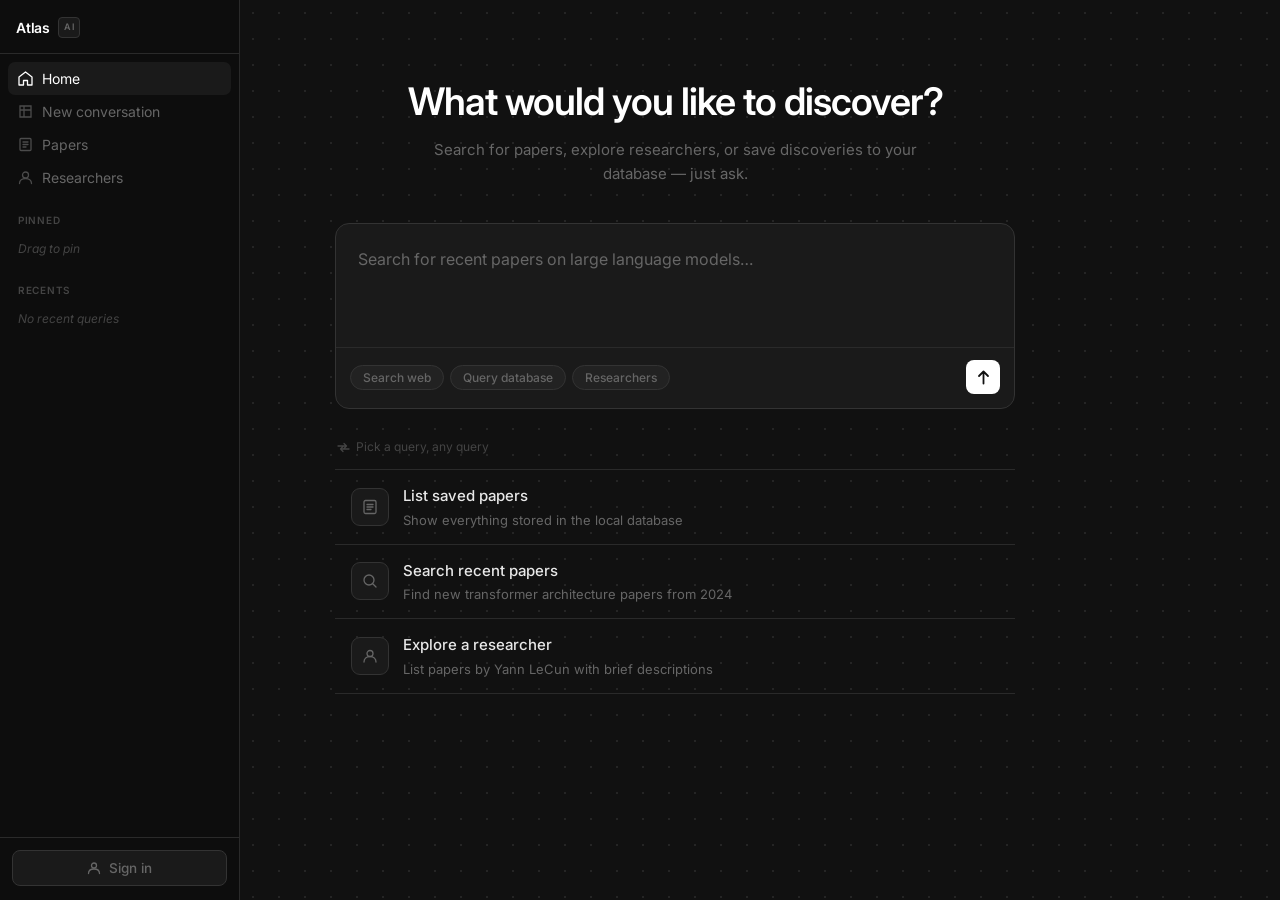
==== commit ae7f2083: "Fix copyright: Coded by -> Code by Khudaiyar Co-Authored-By: Claude Sonnet 4.6 <noreply@anthropic.co" ====
--- a/templates/index.html
+++ b/templates/index.html
@@ -261,7 +261,7 @@
 
 <script src="/static/app.js"></script>
 <footer style="text-align:center;padding:12px;font-size:11px;color:#555;border-top:1px solid #2a2a2a;">
-  &copy; 2026 Coded by <strong>Khudaiyar</strong>
+  &copy; 2026 Code by <strong>Khudaiyar</strong>
 </footer>
 </body>
 </html>
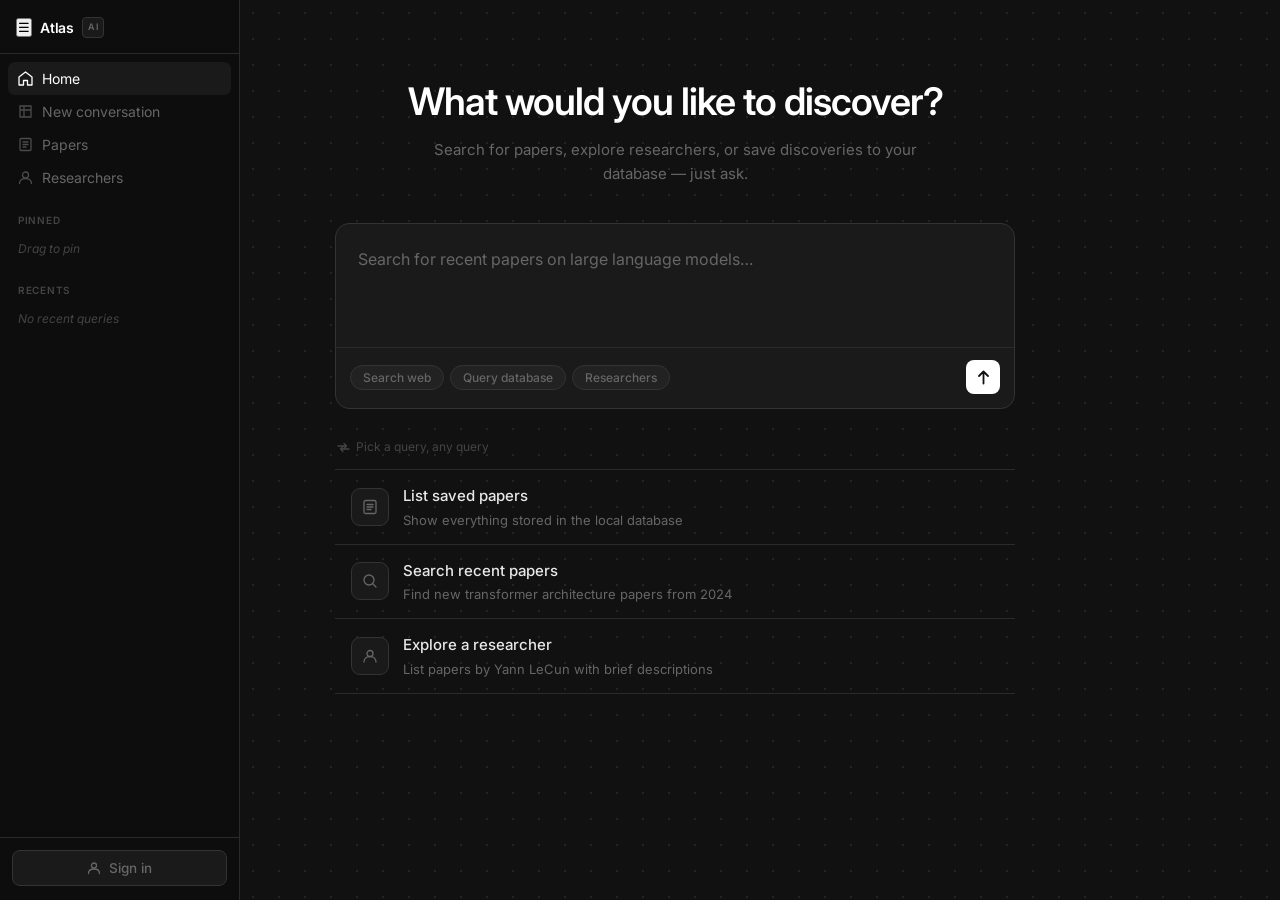
==== commit 28fb7698: "Mobile: add visible topbar, fix all mobile CSS class names, Claude chat style Co-Authored-By: Claude" ====
--- a/templates/index.html
+++ b/templates/index.html
@@ -11,10 +11,26 @@
 </head>
 <body>
 
+<!-- Mobile topbar -->
+<div class="mob-topbar">
+  <button class="mob-hamburger" onclick="toggleSidebar()">
+    <svg width="20" height="20" viewBox="0 0 20 20" fill="none"><path d="M3 5h14M3 10h14M3 15h14" stroke="currentColor" stroke-width="1.8" stroke-linecap="round"/></svg>
+  </button>
+  <span class="mob-topbar-title">Atlas</span>
+  <button class="mob-signin-btn" id="mob-signin-btn" onclick="openAuth()">Sign in</button>
+  <div class="mob-user-row" id="mob-user-row" style="display:none">
+    <span class="mob-user-name" id="mob-user-name"></span>
+    <button class="mob-signout-btn" onclick="signOut()">Sign out</button>
+  </div>
+</div>
+
+<div class="mob-overlay" onclick="closeSidebar()"></div>
+
 <!-- ══════════════════════════════ SIDEBAR ══════════════════════════════════ -->
 <aside class="sidebar">
 
   <div class="sidebar-brand">
+    <button class="mob-toggle" id="mob-toggle" onclick="toggleSidebar()">&#9776;</button>
     <span class="brand-name">Atlas</span>
     <span class="brand-badge">AI</span>
   </div>
@@ -260,6 +276,16 @@
 </div>
 
 <script src="/static/app.js"></script>
+<script>
+function toggleSidebar() {
+  document.querySelector('.sidebar').classList.toggle('open');
+  document.querySelector('.mob-overlay').classList.toggle('visible');
+}
+function closeSidebar() {
+  document.querySelector('.sidebar').classList.remove('open');
+  document.querySelector('.mob-overlay').classList.remove('visible');
+}
+</script>
 <footer style="text-align:center;padding:12px;font-size:11px;color:#555;border-top:1px solid #2a2a2a;">
   &copy; 2026 Code by <strong>Khudaiyar</strong>
 </footer>
--- a/static/style.css
+++ b/static/style.css
@@ -1014,3 +1014,163 @@
 ::-webkit-scrollbar-track { background: transparent; }
 ::-webkit-scrollbar-thumb { background: var(--border-2); border-radius: 99px; }
 ::-webkit-scrollbar-thumb:hover { background: #444; }
+
+/* ══════════════════════════════ MOBILE ════════════════════════════════════ */
+
+/* Mobile topbar — hidden on desktop */
+.mob-topbar { display: none; }
+
+@media (max-width: 768px) {
+  /* ── Topbar ── */
+  .mob-topbar {
+    display: flex;
+    align-items: center;
+    gap: 10px;
+    padding: 0 14px;
+    height: 52px;
+    background: var(--sidebar-bg);
+    border-bottom: 1px solid var(--border-2);
+    position: fixed;
+    top: 0; left: 0; right: 0;
+    z-index: 400;
+  }
+  .mob-hamburger {
+    background: none; border: none;
+    cursor: pointer; color: #ccc;
+    display: flex; align-items: center;
+    padding: 4px;
+    flex-shrink: 0;
+  }
+  .mob-topbar-title {
+    flex: 1;
+    font-weight: 600;
+    font-size: 16px;
+    color: var(--text);
+  }
+  .mob-signin-btn {
+    background: none;
+    border: 1px solid var(--border-2);
+    color: var(--text-2);
+    font-size: 12px;
+    padding: 5px 12px;
+    border-radius: 6px;
+    cursor: pointer;
+  }
+  .mob-user-row {
+    align-items: center;
+    gap: 8px;
+    font-size: 12px;
+    color: var(--text-2);
+  }
+  .mob-user-name { font-weight: 500; color: var(--text); }
+  .mob-signout-btn {
+    background: none; border: none;
+    color: var(--text-2); font-size: 11px;
+    cursor: pointer; text-decoration: underline;
+  }
+
+  /* ── Body & layout ── */
+  body {
+    display: block;
+    padding-top: 52px;
+  }
+
+  /* ── Sidebar drawer ── */
+  .sidebar {
+    position: fixed;
+    top: 52px; left: 0; bottom: 0;
+    width: 82vw;
+    max-width: 300px;
+    z-index: 350;
+    transform: translateX(-100%);
+    transition: transform 0.25s ease;
+    overflow-y: auto;
+  }
+  .sidebar.open { transform: translateX(0); }
+
+  /* Overlay */
+  .mob-overlay {
+    display: none;
+    position: fixed;
+    inset: 0;
+    background: rgba(0,0,0,0.55);
+    z-index: 349;
+  }
+  .mob-overlay.visible { display: block; }
+
+  /* Hide old hamburger inside sidebar */
+  .mob-toggle { display: none !important; }
+
+  /* ── Main area ── */
+  .main {
+    width: 100%;
+    height: calc(100dvh - 52px);
+    display: flex;
+    flex-direction: column;
+  }
+
+  /* ── Home view ── */
+  .dot-bg { left: 0; }
+
+  .home-inner {
+    padding: 36px 20px 40px;
+  }
+
+  .hero-title {
+    font-size: 22px;
+    letter-spacing: -0.5px;
+    line-height: 1.3;
+    text-align: center;
+  }
+
+  .hero-sub {
+    font-size: 13px;
+    text-align: center;
+    margin-top: 10px;
+  }
+
+  .home-card {
+    margin-top: 20px;
+    border-radius: 10px;
+  }
+
+  .card-chips { gap: 6px; flex-wrap: wrap; }
+  .chip { font-size: 11px; padding: 5px 10px; }
+
+  .suggestions { margin-top: 20px; }
+  .sugg-item { padding: 12px; }
+  .sugg-text strong { font-size: 13px; }
+  .sugg-text span { font-size: 12px; }
+
+  /* ── Chat view ── */
+  .chat-view {
+    height: calc(100dvh - 52px);
+    display: flex;
+    flex-direction: column;
+  }
+
+  .topbar { padding: 10px 14px; }
+  .topbar-title { font-size: 14px; }
+
+  .messages { padding: 12px; flex: 1; }
+
+  .msg-row { gap: 8px; }
+  .msg-body { font-size: 14px; max-width: 88%; }
+
+  .chat-input-wrap { padding: 10px 12px; }
+  .chat-input-field { font-size: 14px; }
+  .input-hint { font-size: 10px; }
+
+  /* ── Reasoning panel ── */
+  .panel { width: 90vw; }
+
+  /* ── Auth modal ── */
+  .modal {
+    width: 92vw;
+    padding: 24px 20px;
+    max-height: 90vh;
+    overflow-y: auto;
+  }
+
+  footer { font-size: 10px; padding: 8px; text-align: center; }
+}
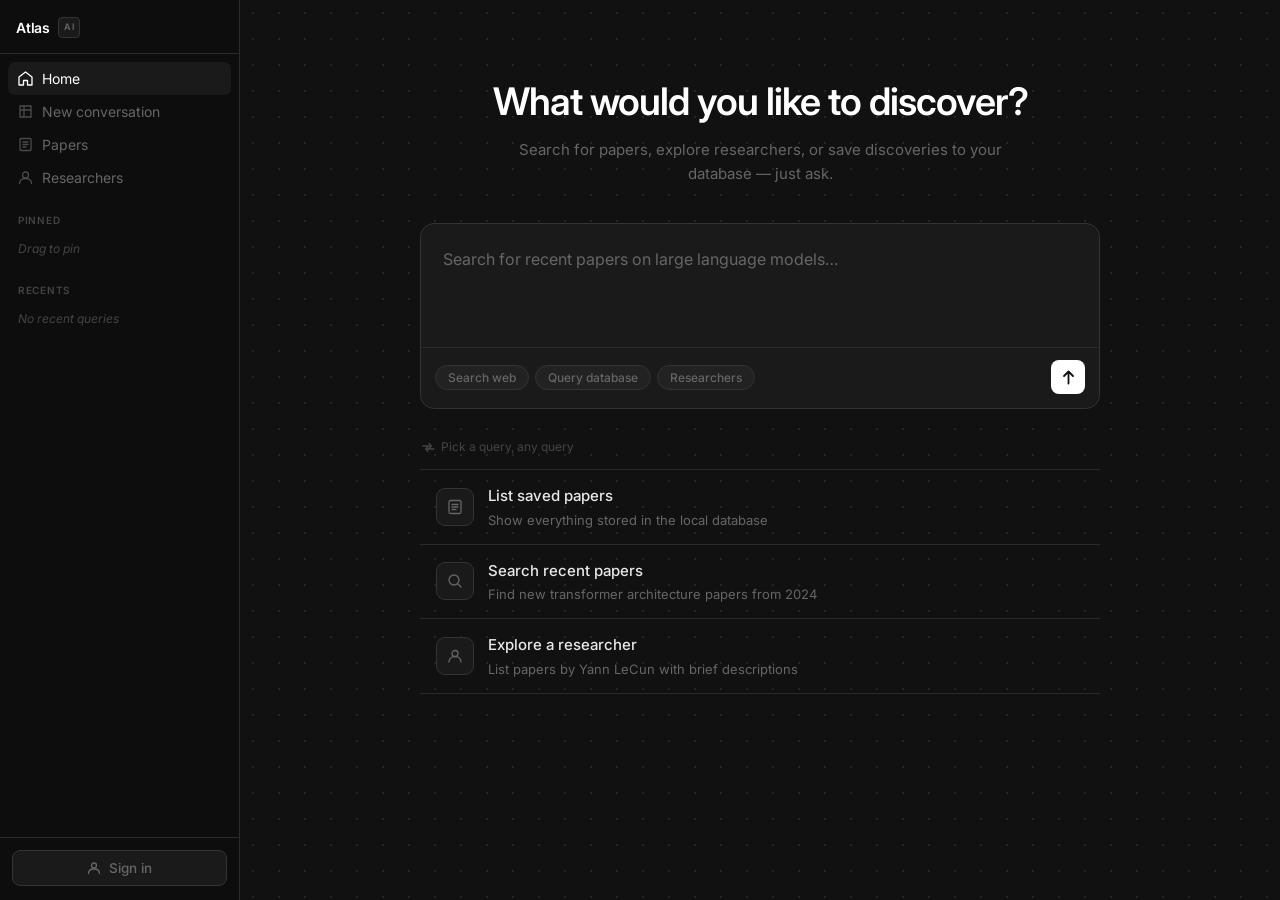
==== commit 0271efa2: "Fix Atlas: hide hamburger/footer on desktop, add AI badge on mobile, rename Friday→Atlas in chat" ====
--- a/templates/index.html
+++ b/templates/index.html
@@ -16,7 +16,7 @@
   <button class="mob-hamburger" onclick="toggleSidebar()">
     <svg width="20" height="20" viewBox="0 0 20 20" fill="none"><path d="M3 5h14M3 10h14M3 15h14" stroke="currentColor" stroke-width="1.8" stroke-linecap="round"/></svg>
   </button>
-  <span class="mob-topbar-title">Atlas</span>
+  <span class="mob-topbar-title">Atlas <span class="mob-ai-badge">AI</span></span>
   <button class="mob-signin-btn" id="mob-signin-btn" onclick="openAuth()">Sign in</button>
   <div class="mob-user-row" id="mob-user-row" style="display:none">
     <span class="mob-user-name" id="mob-user-name"></span>
--- a/static/style.css
+++ b/static/style.css
@@ -1020,6 +1020,10 @@
 /* Mobile topbar — hidden on desktop */
 .mob-topbar { display: none; }
 
+/* Hide sidebar hamburger and footer on desktop */
+.mob-toggle { display: none; }
+footer { display: none; }
+
 @media (max-width: 768px) {
   /* ── Topbar ── */
   .mob-topbar {
@@ -1046,6 +1050,20 @@
     font-weight: 600;
     font-size: 16px;
     color: var(--text);
+    display: flex;
+    align-items: center;
+    gap: 6px;
+  }
+  .mob-ai-badge {
+    font-size: 9px;
+    font-weight: 600;
+    letter-spacing: 0.5px;
+    color: var(--muted);
+    background: var(--surface);
+    border: 1px solid var(--border-2);
+    border-radius: 4px;
+    padding: 2px 5px;
+    line-height: 1.4;
   }
   .mob-signin-btn {
     background: none;
@@ -1098,8 +1116,8 @@
   }
   .mob-overlay.visible { display: block; }
 
-  /* Hide old hamburger inside sidebar */
-  .mob-toggle { display: none !important; }
+  /* Hide old hamburger inside sidebar (already hidden globally) */
+  .mob-toggle { display: none; }
 
   /* ── Main area ── */
   .main {
@@ -1172,5 +1190,5 @@
     overflow-y: auto;
   }
 
-  footer { font-size: 10px; padding: 8px; text-align: center; }
-}
+  footer { display: block; font-size: 10px; padding: 8px; text-align: center; }
+}
